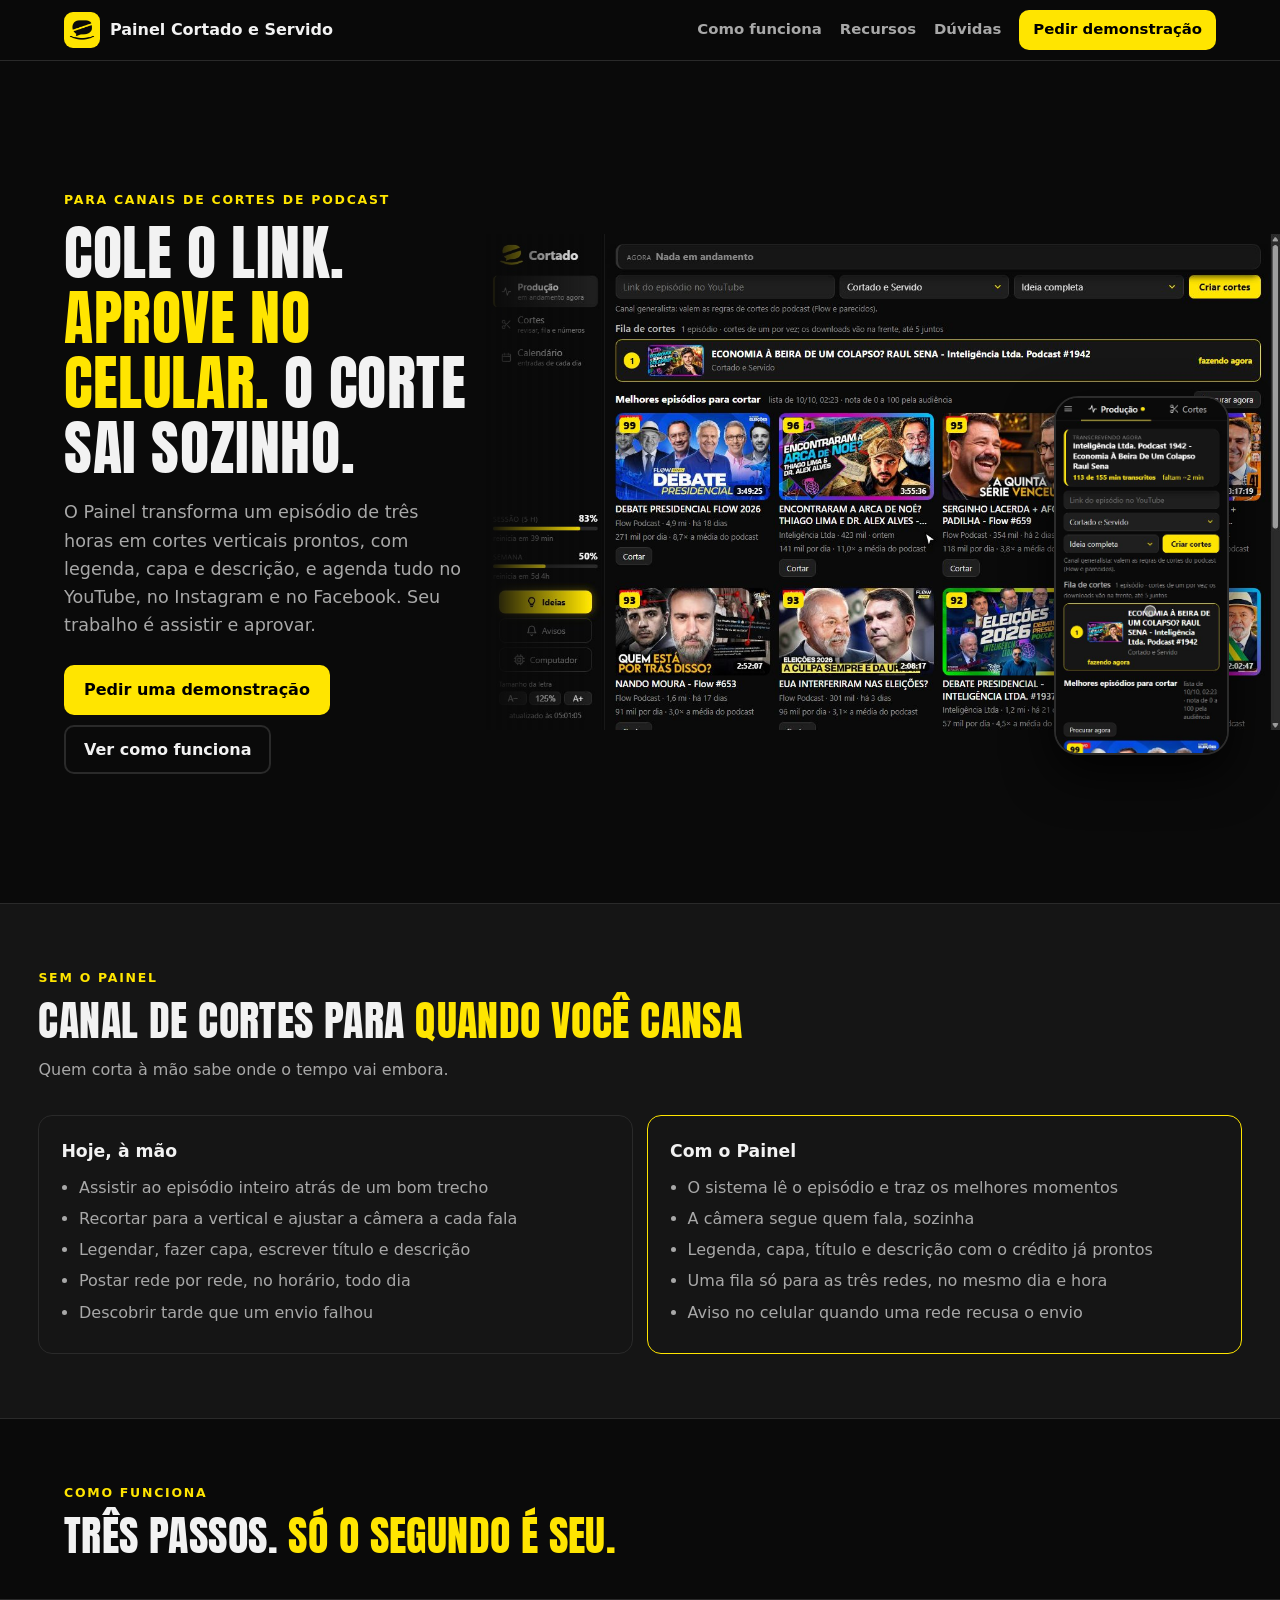
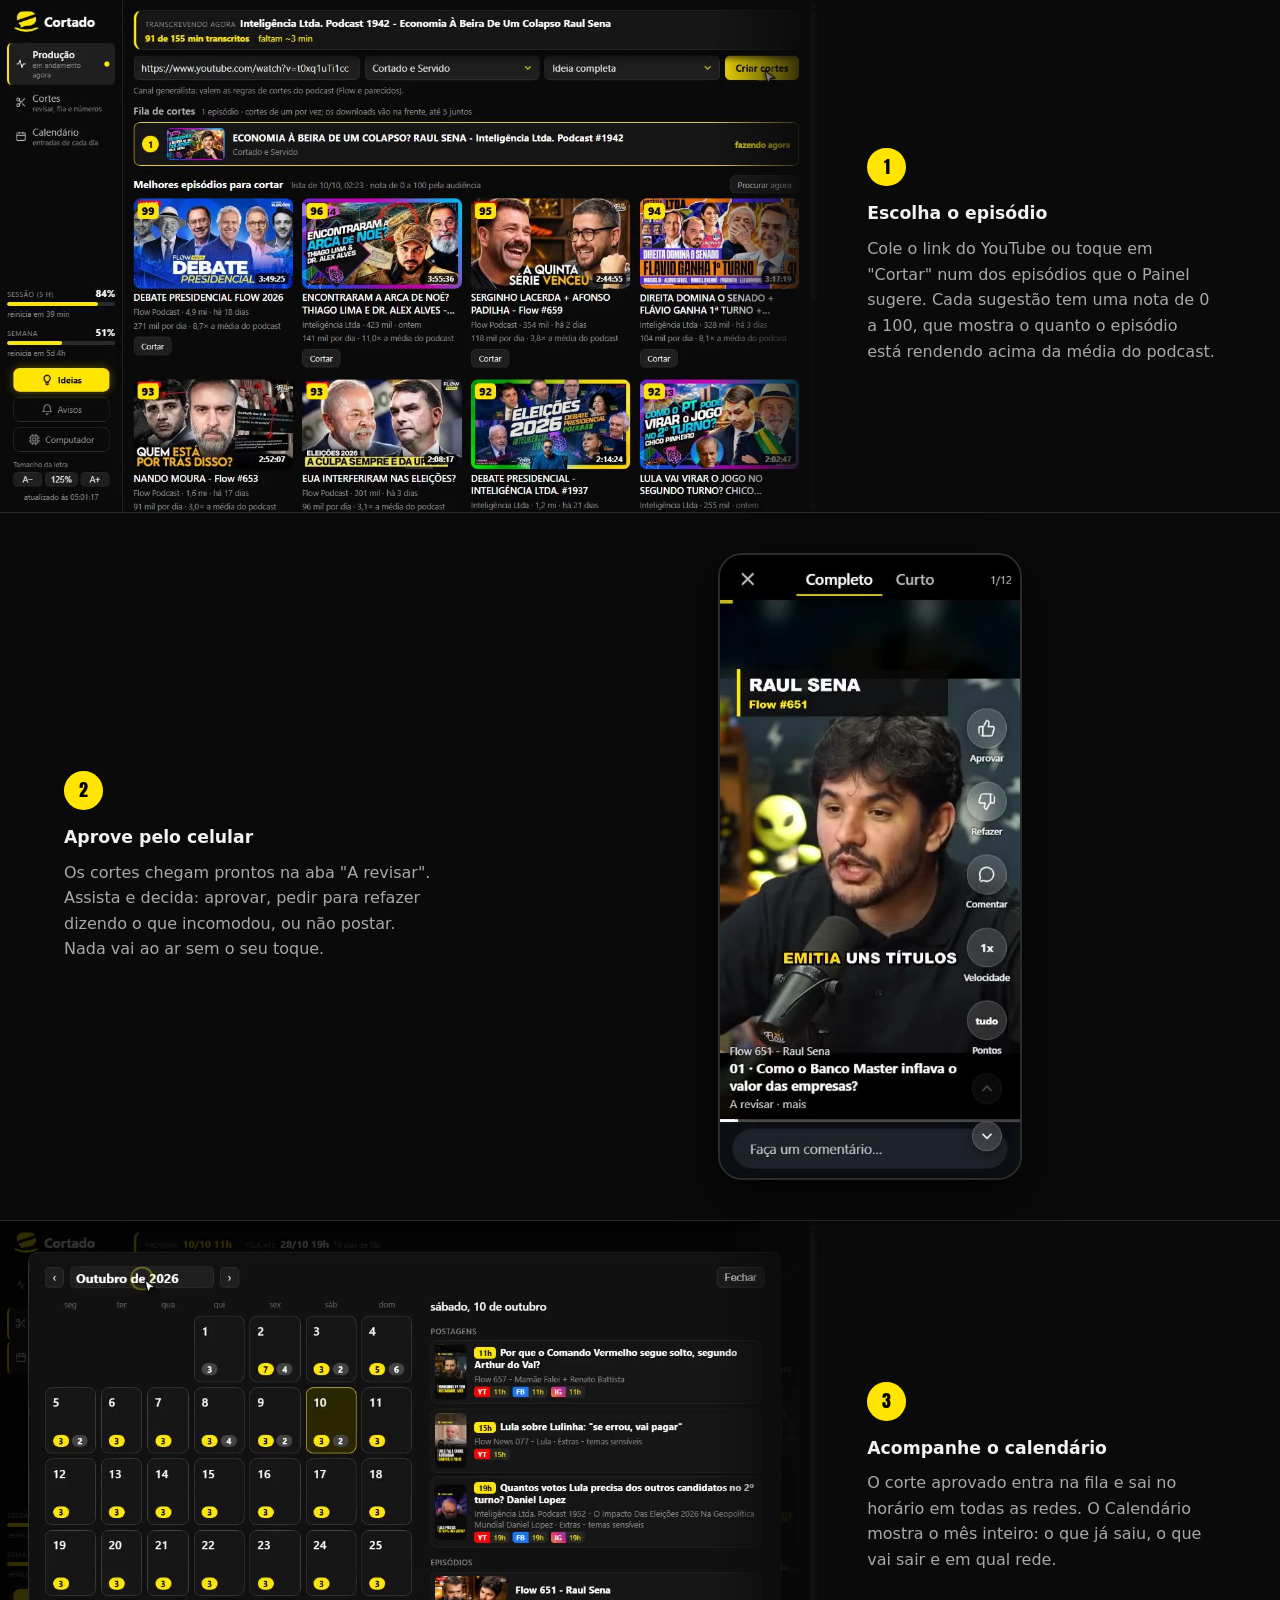
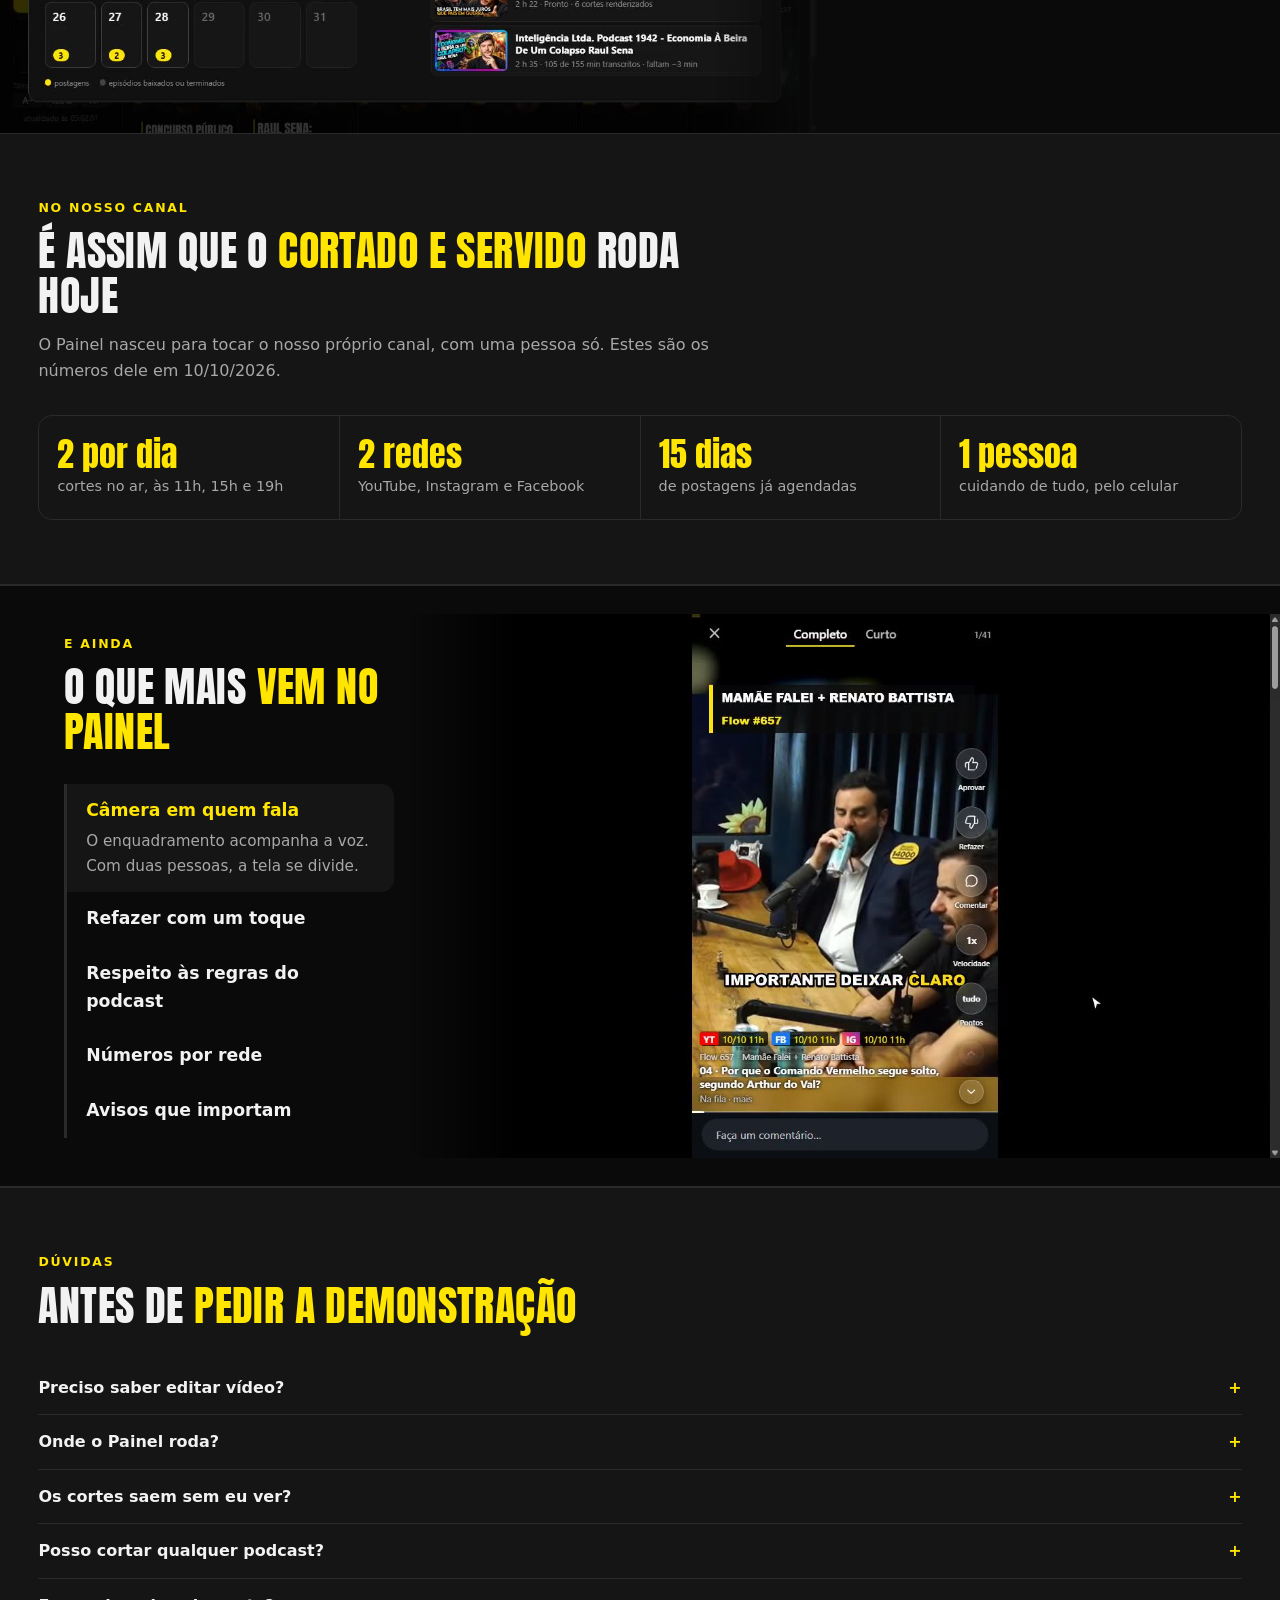
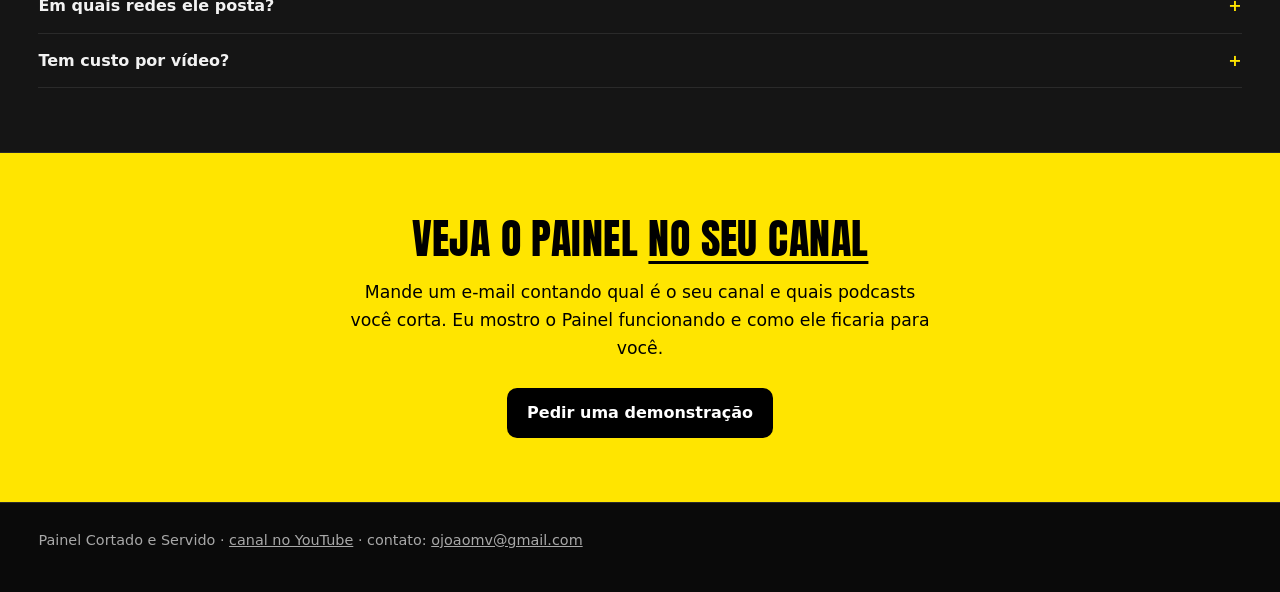
==== vendas.html @ 8b86d1eb "Publica site integrado aprovado do Cortado" ====
<!doctype html><html lang="pt-BR"><head><meta charset="utf-8"><meta name="viewport" content="width=device-width,initial-scale=1">
<title>Painel Cortado e Servido — seu canal de cortes postando todo dia</title>
<meta name="description" content="O sistema que transforma um link de podcast em cortes prontos e agendados no YouTube, Instagram e Facebook. Você só aprova pelo celular.">
<link rel="icon" href="favicon.ico" sizes="any"><link rel="icon" type="image/png" sizes="32x32" href="favicon-32.png"><link rel="apple-touch-icon" href="apple-touch-icon.png">
<link rel="preconnect" href="https://fonts.googleapis.com"><link rel="preconnect" href="https://fonts.gstatic.com" crossorigin>
<link href="https://fonts.googleapis.com/css2?family=Anton&display=swap" rel="stylesheet"><link rel="stylesheet" href="painel.css?v=5"></head><body>

<header class="topo"><div class="dentro"><a class="marca" href="vendas.html"><img src="icon-512.png" alt="" width="36" height="36">Painel Cortado e Servido</a>
<nav><a class="some" href="#como">Como funciona</a><a class="some" href="#recursos">Recursos</a><a class="some" href="#duvidas">Dúvidas</a><a class="botao" href="#demo" style="padding:8px 14px;color:#000">Pedir demonstração</a></nav></div></header>

<main>
<section class="capa"><div class="dentro">
<div><p class="olho">Para canais de cortes de podcast</p>
<h1>Cole o link. <em>Aprove no celular.</em> O corte sai sozinho.</h1>
<p class="sub">O Painel transforma um episódio de três horas em cortes verticais prontos, com legenda, capa e descrição, e agenda tudo no YouTube, no Instagram e no Facebook. Seu trabalho é assistir e aprovar.</p>
<div class="botoes"><a class="botao" href="#demo">Pedir uma demonstração</a><a class="botao claro" href="#como">Ver como funciona</a></div></div>
<div class="palco"><div class="janela"><video src="videos/painel-pc.mp4" poster="videos/painel-pc.jpg" width="1280" height="800" autoplay muted loop playsinline preload="auto" aria-label="Vídeo do Painel no computador: colar o link do episódio, ver a fila, assistir ao corte, aprovar e conferir o calendário"></video></div>
<div class="celular"><video src="videos/painel-celular.mp4" poster="videos/painel-celular.jpg" width="412" height="856" autoplay muted loop playsinline preload="auto" aria-label="Vídeo do Painel no celular: do link do episódio ao corte aprovado"></video></div></div>
</div></section>

<section class="faixa"><div class="dentro"><div class="cab">
<p class="olho">Sem o Painel</p>
<h2>Canal de cortes para <em>quando você cansa</em></h2>
<p>Quem corta à mão sabe onde o tempo vai embora.</p></div>
<div class="dupla">
<div class="caixa"><h3>Hoje, à mão</h3><ul>
<li>Assistir ao episódio inteiro atrás de um bom trecho</li>
<li>Recortar para a vertical e ajustar a câmera a cada fala</li>
<li>Legendar, fazer capa, escrever título e descrição</li>
<li>Postar rede por rede, no horário, todo dia</li>
<li>Descobrir tarde que um envio falhou</li></ul></div>
<div class="caixa sim"><h3>Com o Painel</h3><ul>
<li>O sistema lê o episódio e traz os melhores momentos</li>
<li>A câmera segue quem fala, sozinha</li>
<li>Legenda, capa, título e descrição com o crédito já prontos</li>
<li>Uma fila só para as três redes, no mesmo dia e hora</li>
<li>Aviso no celular quando uma rede recusa o envio</li></ul></div>
</div></div></section>

<section id="como" class="integrada"><div class="dentro"><div class="cab">
<p class="olho">Como funciona</p>
<h2>Três passos. <em>Só o segundo é seu.</em></h2></div>

<div class="passo"><div><div class="n">1</div><h3>Escolha o episódio</h3>
<p>Cole o link do YouTube ou toque em "Cortar" num dos episódios que o Painel sugere. Cada sugestão tem uma nota de 0 a 100, que mostra o quanto o episódio está rendendo acima da média do podcast.</p></div>
<div class="foto"><div class="janela"><video class="rola" src="videos/passo-link-pc.mp4" poster="videos/passo-link-pc.jpg" width="1280" height="800" muted loop playsinline preload="none" aria-label="Sugestões de episódios com nota de 0 a 100"></video></div></div></div>

<div class="passo"><div><div class="n">2</div><h3>Aprove pelo celular</h3>
<p>Os cortes chegam prontos na aba "A revisar". Assista e decida: aprovar, pedir para refazer dizendo o que incomodou, ou não postar. Nada vai ao ar sem o seu toque.</p></div>
<div class="foto estreita"><div class="celular"><video class="rola" src="videos/passo-aprovar-celular.mp4" poster="videos/passo-aprovar-celular.jpg" width="412" height="856" muted loop playsinline preload="none" aria-label="Cortes prontos para aprovar no celular"></video></div></div></div>

<div class="passo"><div><div class="n">3</div><h3>Acompanhe o calendário</h3>
<p>O corte aprovado entra na fila e sai no horário em todas as redes. O Calendário mostra o mês inteiro: o que já saiu, o que vai sair e em qual rede.</p></div>
<div class="foto"><div class="janela"><video class="rola" src="videos/passo-calendario-pc.mp4" poster="videos/passo-calendario-pc.jpg" width="1280" height="800" muted loop playsinline preload="none" aria-label="Calendário com as postagens agendadas em cada rede"></video></div></div></div>
</div></section>

<section class="faixa"><div class="dentro"><div class="cab">
<p class="olho">No nosso canal</p>
<h2>É assim que o <em>Cortado e Servido</em> roda hoje</h2>
<p>O Painel nasceu para tocar o nosso próprio canal, com uma pessoa só. Estes são os números dele em 10/10/2026.</p></div>
<ul class="numeros">
<li><b>3 por dia</b><span>cortes no ar, às 11h, 15h e 19h</span></li>
<li><b>3 redes</b><span>YouTube, Instagram e Facebook</span></li>
<li><b>19 dias</b><span>de postagens já agendadas</span></li>
<li><b>1 pessoa</b><span>cuidando de tudo, pelo celular</span></li>
</ul></div></section>

<section id="recursos" class="inteira"><div class="abas"><div class="abas-texto"><div class="cab">
<p class="olho">E ainda</p>
<h2>O que mais <em>vem no Painel</em></h2></div>
<div class="abas-lista" role="tablist" aria-label="Recursos do Painel">
<button type="button" role="tab" data-v="rec-toca"><b>Câmera em quem fala</b><span>O enquadramento acompanha a voz. Com duas pessoas, a tela se divide.</span><i></i></button>
<button type="button" role="tab" data-v="rec-refazer"><b>Refazer com um toque</b><span>Diga se o problema é câmera, corte ou texto e o corte volta refeito para você rever.</span><i></i></button>
<button type="button" role="tab" data-v="rec-regras"><b>Respeito às regras do podcast</b><span>O Painel confere a permissão da fonte antes de cortar e sempre credita o programa original.</span><i></i></button>
<button type="button" role="tab" data-v="rec-numeros"><b>Números por rede</b><span>Visualizações, horas assistidas e seguidores, por período, sem abrir três aplicativos.</span><i></i></button>
<button type="button" role="tab" data-v="rec-avisos"><b>Avisos que importam</b><span>Notificação no celular só quando algo dá errado. O que deu certo aparece no calendário.</span><i></i></button>
</div></div>
<div class="abas-tela"><video src="videos/rec-toca.mp4" poster="videos/rec-toca.jpg" width="1280" height="800" muted playsinline preload="none" aria-label="Vídeo do recurso escolhido no Painel"></video></div></div></section>

<section id="duvidas" class="faixa"><div class="dentro"><div class="cab">
<p class="olho">Dúvidas</p>
<h2>Antes de <em>pedir a demonstração</em></h2></div>
<details><summary>Preciso saber editar vídeo?</summary><p>Não. O corte chega pronto. Você assiste, aprova ou diz o que quer diferente.</p></details>
<details><summary>Onde o Painel roda?</summary><p>No seu computador com Windows e placa de vídeo, ligado na hora das postagens. No celular ele abre como um aplicativo instalado e fala com o seu computador.</p></details>
<details><summary>Os cortes saem sem eu ver?</summary><p>Não. Só entra na fila das redes o corte que você aprovou.</p></details>
<details><summary>Posso cortar qualquer podcast?</summary><p>Só os que liberam cortes. Cada programa tem as suas regras, e o Painel confere a fonte antes de começar. O crédito e o link do episódio completo vão em toda descrição.</p></details>
<details><summary>Em quais redes ele posta?</summary><p>YouTube Shorts, Instagram Reels e Facebook Reels, pelas APIs oficiais. O TikTok está em fase de aprovação.</p></details>
<details><summary>Tem custo por vídeo?</summary><p>A transcrição é feita no seu computador, sem cobrança por minuto. A escolha dos trechos usa uma assinatura de IA, que é sua.</p></details>
</div></section>

<section id="demo" class="chamada"><div class="dentro">
<h2>Veja o Painel <em>no seu canal</em></h2>
<p>Mande um e-mail contando qual é o seu canal e quais podcasts você corta. Eu mostro o Painel funcionando e como ele ficaria para você.</p>
<div class="botoes"><a class="botao" href="mailto:ojoaomv@gmail.com?subject=Demonstra%C3%A7%C3%A3o%20do%20Painel%20Cortado%20e%20Servido">Pedir uma demonstração</a></div>
</div></section>
</main>

<footer><div class="dentro">Painel Cortado e Servido · <a href="https://www.youtube.com/@cortadoeservido">canal no YouTube</a> · contato: <a href="mailto:ojoaomv@gmail.com">ojoaomv@gmail.com</a></div></footer>
<script src="motion.js"></script><script src="painel.js?v=5"></script>
</body></html>
---- painel.css ----
:root{--amarelo:#ffe500;--preto:#0a0a0a;--chapa:#151515;--linha:#2a2a2a;--texto:#f2f2f2;--fraco:#a8a8a8}
*{box-sizing:border-box}
html{scroll-behavior:smooth;font-size:clamp(16px,.9375vw - 2px,30px)}
body{font-family:system-ui,-apple-system,"Segoe UI",sans-serif;margin:0;line-height:1.6;color:var(--texto);background:var(--preto)}
img,video{max-width:100%;height:auto;display:block}
a{color:var(--amarelo)}
.dentro{max-width:96rem;margin:0 auto;padding:0 max(16px,3vw)}

header.topo{position:sticky;top:0;z-index:5;background:rgba(10,10,10,.92);backdrop-filter:blur(8px);border-bottom:1px solid var(--linha)}
.topo .dentro{display:flex;align-items:center;gap:8px 18px;flex-wrap:wrap;padding-top:10px;padding-bottom:10px}
.marca{display:flex;align-items:center;gap:10px;font-weight:800;color:var(--texto);text-decoration:none}
.marca img{width:36px;height:36px;border-radius:9px}
nav{margin-left:auto;display:flex;gap:4px 18px;flex-wrap:wrap;align-items:center}
nav a{color:var(--fraco);text-decoration:none;font-weight:600;font-size:.93em}
nav a:hover{color:var(--texto)}

h1,h2{font-family:Anton,Impact,"Arial Narrow Bold",sans-serif;font-weight:400;text-transform:uppercase;letter-spacing:.01em;line-height:1.08;margin:0}
h1{font-size:clamp(2.6rem,4.7vw,9rem)}
h2{font-size:clamp(1.7rem,4.4vw,2.6rem)}
h3{font-size:1.08em;margin:0 0 .3em}
h1 em,h2 em{font-style:normal;color:var(--amarelo)}
.olho{font-size:.78em;font-weight:700;letter-spacing:.14em;text-transform:uppercase;color:var(--amarelo);margin:0 0 .9em}
.sub{font-size:1.14em;color:var(--fraco);max-width:38em;margin:1em 0 0}
section{padding:64px 0}
section.faixa{background:var(--chapa);border-top:1px solid var(--linha);border-bottom:1px solid var(--linha)}
.cab{max-width:44em;margin-bottom:32px}
.cab p{color:var(--fraco);margin:.8em 0 0}
.cab .olho{color:var(--amarelo);margin:0 0 .9em}

.botoes{display:flex;gap:10px;flex-wrap:wrap;margin-top:26px}
.botao{background:var(--amarelo);color:#000;text-decoration:none;font-weight:800;padding:12px 20px;border-radius:10px;display:inline-block}
.botao:hover{filter:brightness(1.08)}
.botao.claro{background:transparent;color:var(--texto);border:2px solid var(--linha);padding:10px 18px}
.botao.claro:hover{border-color:var(--fraco)}

.capa{padding:56px 0 40px}
.capa .dentro{display:grid;grid-template-columns:.85fr 1.15fr;gap:3rem;align-items:center;width:100%}
.palco{position:relative;padding-bottom:28px}
.janela{border:1px solid var(--linha);border-radius:12px;overflow:hidden;background:var(--chapa);box-shadow:0 24px 60px rgba(0,0,0,.6)}
.janela::before{content:"";display:block;height:22px;background:#1c1c1c;border-bottom:1px solid var(--linha)}
.celular{border:6px solid #222;border-radius:26px;overflow:hidden;background:#000;box-shadow:0 18px 44px rgba(0,0,0,.7)}
.palco .celular{position:absolute;right:-6px;bottom:0;width:31%}

.numeros{display:grid;grid-template-columns:repeat(auto-fit,minmax(150px,1fr));gap:1px;background:var(--linha);border:1px solid var(--linha);border-radius:14px;overflow:hidden;padding:0;margin:0;list-style:none}
.numeros li{background:var(--chapa);padding:20px 18px}
.numeros b{display:block;font-family:Anton,Impact,sans-serif;font-weight:400;font-size:2.1rem;line-height:1.1;color:var(--amarelo)}
.numeros span{font-size:.9em;color:var(--fraco)}

.passo{display:grid;grid-template-columns:1fr 1fr;gap:36px;align-items:center;padding:28px 0}
.passo + .passo{border-top:1px solid var(--linha)}
.passo:nth-child(even) .foto{order:-1}
.passo .n{font-family:Anton,Impact,sans-serif;font-size:1.1rem;color:#000;background:var(--amarelo);width:2.2em;height:2.2em;border-radius:50%;display:grid;place-items:center;margin-bottom:14px}
.passo p{color:var(--fraco);margin:.5em 0 0}
.passo ul{color:var(--fraco);padding-left:1.1em;margin:.7em 0 0}
.passo .foto.estreita{max-width:19rem;margin:0 auto}

.grade{display:grid;grid-template-columns:repeat(4,1fr);gap:14px;padding:0;margin:0;list-style:none}
.grade:has(li:nth-child(3):last-child){grid-template-columns:repeat(3,1fr)}
.grade li{border:1px solid var(--linha);border-radius:14px;padding:18px;background:var(--chapa)}
section.faixa .grade li{background:var(--preto)}
.grade p{margin:0;font-size:.95em;color:var(--fraco)}

.pilha{display:flex;flex-wrap:wrap;gap:8px;padding:0;margin:18px 0 0;list-style:none}
.pilha li{border:1px solid var(--linha);border-radius:99px;padding:5px 13px;font-size:.88em;color:var(--fraco)}

.dupla{display:grid;grid-template-columns:1fr 1fr;gap:14px}
.caixa{border:1px solid var(--linha);border-radius:14px;padding:22px;background:var(--chapa)}
.caixa.sim{border-color:var(--amarelo)}
.caixa ul{padding-left:1.1em;margin:.6em 0 0;color:var(--fraco)}
.caixa li{margin-bottom:.35em}

details{border-bottom:1px solid var(--linha);padding:14px 0}
summary{cursor:pointer;font-weight:700;list-style:none;display:flex;justify-content:space-between;gap:16px}
summary::after{content:"+";color:var(--amarelo);font-weight:800}
details[open] summary::after{content:"–"}
summary::-webkit-details-marker{display:none}
details p{color:var(--fraco);margin:.6em 0 0;max-width:46em}

.chamada{background:var(--amarelo);color:#000;text-align:center}
.chamada h2 em{color:#000;text-decoration:underline;text-decoration-thickness:.08em;text-underline-offset:.12em}
.chamada p{max-width:34em;margin:1em auto 0;font-size:1.08em}
.chamada .botoes{justify-content:center}
.chamada .botao{background:#000;color:#fff}

footer{padding:26px 0 40px;font-size:.9em;color:var(--fraco);border-top:1px solid var(--linha)}
footer a{color:var(--fraco)}

/* movimento (painel.js põe a classe js; sem ela a página fica inteira e parada) */
.gira{position:relative}
.gira img{transition:opacity .9s ease}
.gira img:not(:first-child){position:absolute;inset:0;width:100%;height:100%}
.gira img:not(.vista){opacity:0}
.telas{display:flex;gap:8px;margin-top:14px;font-size:.8em;font-weight:700;color:var(--fraco)}
.telas span{border:1px solid var(--linha);border-radius:99px;padding:3px 12px;transition:background .4s,color .4s,border-color .4s}
.telas span.vista{background:var(--amarelo);border-color:var(--amarelo);color:#000}
.palco{padding-bottom:26px}
.palco .celular{bottom:0;width:29%}
.botao{transition:transform .18s,filter .18s,border-color .18s}
.botao:hover{transform:translateY(-2px)}
.botao:active{transform:translateY(0) scale(.98)}
.grade li,.caixa{transition:transform .25s,border-color .25s,opacity .6s}
.grade li:hover{transform:translateY(-4px);border-color:var(--amarelo)}
.passo .foto img,.passo .foto video{transition:transform .5s cubic-bezier(.2,.7,.2,1)}
.passo .foto:hover img,.passo .foto:hover video{transform:scale(1.03)}
.progresso{position:fixed;left:0;top:0;height:3px;width:100%;z-index:9;background:var(--amarelo);transform:scaleX(0);transform-origin:left}
.js .surge{opacity:0;transform:translateY(24px);transition:opacity .6s ease,transform .6s cubic-bezier(.2,.7,.2,1),border-color .25s}
.js .surge.visto{opacity:1;transform:none}
.js .grade li.visto:hover{transform:translateY(-4px)}
.js .passo .foto.surge{transform:translateY(24px) scale(.96)}
.js .passo .foto.surge.visto{transform:none}
@keyframes sobe{from{opacity:0;transform:translateY(22px)}to{opacity:1;transform:none}}
@keyframes chega{from{opacity:0;transform:translateY(30px) scale(.96)}to{opacity:1;transform:none}}
@keyframes flutua{0%,100%{transform:translateY(0)}50%{transform:translateY(-10px)}}
@keyframes brilho{0%,100%{box-shadow:0 0 0 0 rgba(255,229,0,.45)}60%{box-shadow:0 0 0 12px rgba(255,229,0,0)}}
.js .capa .dentro>div:first-child>*{animation:sobe .7s cubic-bezier(.2,.7,.2,1) both}
.js .capa .dentro>div:first-child>:nth-child(2){animation-delay:.1s}
.js .capa .dentro>div:first-child>:nth-child(3){animation-delay:.22s}
.js .capa .dentro>div:first-child>:nth-child(4){animation-delay:.34s}
.js .palco{animation:chega .9s .25s cubic-bezier(.2,.7,.2,1) both}
.js .palco .celular{animation:flutua 5.5s ease-in-out infinite}
.js .capa .botao:not(.claro),.js .chamada .botao{animation:brilho 2.6s ease-out 1.2s infinite}

@media (min-width:761px){
 .capa .dentro,.topo .dentro{max-width:none;padding-left:5vw;padding-right:5vw}
 .capa .sub{font-size:clamp(1.1rem,1.25vw,2rem)}
 .capa{min-height:calc(100vh - 3.6rem);min-height:calc(100svh - 3.6rem);display:flex;align-items:center}
}
/* abas de recursos: a lista de um lado e, do outro, o vídeo da tela como fundo da seção, de cima a baixo e até a borda
   da página, sumindo aos poucos para o lado do texto; a barra amarela mostra o andamento do vídeo */
section.inteira{padding:0;border-top:1px solid var(--linha);border-bottom:1px solid var(--linha);overflow:hidden}
.abas{display:grid;grid-template-columns:minmax(0,32fr) minmax(0,68fr);align-items:center}
.abas-texto{padding:3rem 1rem 3rem 5vw;display:flex;flex-direction:column;justify-content:center;position:relative;z-index:1}
.abas-texto .cab{margin-bottom:1.8rem}
.abas-lista{display:flex;flex-direction:column}
.abas-lista button{font:inherit;text-align:left;background:none;border:0;border-left:3px solid var(--linha);color:var(--fraco);cursor:pointer;
 position:relative;padding:.85rem 1rem .85rem 1.2rem;border-radius:0 .8rem .8rem 0;transition:background .25s}
.abas-lista button:hover{background:#ffffff0a}
.abas-lista b{display:block;color:var(--texto);font-size:1.08em;transition:color .25s}
.abas-lista span{display:block;font-size:.95em;max-height:0;opacity:0;overflow:hidden;transition:max-height .35s ease,opacity .35s,margin .35s}
.abas-lista i{position:absolute;left:-3px;top:0;width:3px;height:0;background:var(--amarelo);transition:height .25s linear}
.abas-lista .ativa{background:var(--chapa)}
.abas-lista .ativa b{color:var(--amarelo)}
.abas-lista .ativa span{max-height:9em;opacity:1;margin-top:.3em}
.abas-tela video{display:block;width:100%;height:auto;
 -webkit-mask-image:linear-gradient(90deg,transparent,#000 13%);mask-image:linear-gradient(90deg,transparent,#000 13%)}
/* aplicativo integrado à página: os vídeos do Painel não têm moldura de janela; no computador vão até a borda da
   página e somem aos poucos para o lado do texto (o fundo do aplicativo é da mesma cor do site) */
.janela{border:0;border-radius:0;overflow:visible;background:none;box-shadow:none}
.janela::before{display:none}
.celular{border:2px solid #2c2c2c;border-radius:1.5rem;box-shadow:0 1.2rem 3rem #000c}
section.integrada{background:var(--preto);padding-bottom:0}
.passo .foto:hover img,.passo .foto:hover video{transform:none}
.js .passo .foto.surge{transform:none}
@media (min-width:761px){
 .capa{padding:0}
 .capa .dentro{padding:0;grid-template-columns:minmax(0,38fr) minmax(0,62fr);gap:0}
 .capa .dentro>div:first-child{padding:3rem 1rem 3rem 5vw;position:relative;z-index:1}
 .palco{padding:0}
 .palco .janela video,.passo .janela video{-webkit-mask-image:linear-gradient(90deg,transparent,#000 13%);mask-image:linear-gradient(90deg,transparent,#000 13%)}
 .palco .celular{right:4vw;bottom:-5%;width:22%}
 section.integrada>.dentro{max-width:none;padding:0}
 section.integrada .cab{max-width:none;padding:0 5vw;margin-bottom:2.5rem}
 section.integrada .passo{grid-template-columns:minmax(0,36fr) minmax(0,64fr);gap:0;padding:0;border-top:1px solid var(--linha)}
 section.integrada .passo>div:first-child{padding:3rem 1.5rem 3rem 5vw}
 section.integrada .passo:nth-child(even){grid-template-columns:minmax(0,64fr) minmax(0,36fr)}
 section.integrada .passo:nth-child(even)>div:first-child{padding:3rem 5vw 3rem 3rem}
 section.integrada .passo:nth-child(even) .janela video{-webkit-mask-image:linear-gradient(270deg,transparent,#000 13%);mask-image:linear-gradient(270deg,transparent,#000 13%)}
 section.integrada .passo .foto.estreita{max-width:none;margin:0;display:grid;place-items:center;padding:2.5rem 0}
 section.integrada .passo .foto.estreita .celular{width:min(19rem,60%)}
}
@media (max-width:1100px){.grade{grid-template-columns:1fr 1fr}}
@media (max-width:760px){
 .abas{grid-template-columns:1fr}
 .abas-texto{padding:1.4rem 16px 2.6rem}
 .abas-tela{order:-1;position:sticky;top:3.6rem;z-index:3;background:var(--preto)}
 .abas-tela video{-webkit-mask-image:none;mask-image:none}
 .grade,.grade:has(li:nth-child(3):last-child){grid-template-columns:1fr}
 section{padding:44px 0}
 .capa{padding:32px 0 24px}
 .capa .dentro,.passo,.dupla{grid-template-columns:1fr;gap:22px}
 .passo:nth-child(even) .foto{order:0}
 nav a.some{display:none}
 h1{font-size:clamp(2.2rem,9.5vw,3.2rem)}
 .numeros{grid-template-columns:1fr 1fr}
}

/* movimento com a biblioteca Motion (classe mo no html): o movimento vem do painel.js; aqui só o estado inicial */
.mo .surge{opacity:0}
.mo .pal{display:inline-block;transform-origin:0 100%}
.mo .passo{overflow-x:clip}
.mo .capa .botao:not(.claro),.mo .chamada .botao{animation:brilho 2.6s ease-out 1.2s infinite}
.mo .abas-lista{position:relative}
.mo .abas-lista .ativa{background:none}
.mo .abas-lista button{z-index:1}
.mo .abas-lista span{transition:opacity .35s}
.aba-fundo{position:absolute;left:0;right:0;top:0;height:0;background:var(--chapa);border-radius:0 .8rem .8rem 0;pointer-events:none}

/* modo cinema (section.cine): passos presos na tela, a rolagem troca de capítulo; sem a classe mo ficam um abaixo do outro */
.mo .cine-palco{position:sticky;top:3.6rem;height:calc(100svh - 3.6rem);overflow:hidden;border-top:1px solid var(--linha)}
.mo .cine-palco .passo{position:absolute;inset:0;display:grid;grid-template-columns:minmax(0,36fr) minmax(0,64fr)!important;grid-template-rows:100%;gap:0!important;padding:0!important;border:0!important;align-items:center;opacity:0;pointer-events:none}
.mo .cine-palco .passo.ativo{pointer-events:auto}
.mo .cine-palco .passo>div:first-child{padding:2rem 1.5rem 2rem calc(5vw + 2rem)!important}
.mo .cine-palco .passo .foto{order:0!important}
.mo .cine-palco .janela video{width:100%;height:auto;max-height:calc(100svh - 3.6rem);object-fit:contain;-webkit-mask-image:linear-gradient(90deg,transparent,#000 13%)!important;mask-image:linear-gradient(90deg,transparent,#000 13%)!important}
.mo .cine-palco .foto.estreita{height:100%;padding:0!important;max-width:none!important;margin:0!important;display:grid;place-items:center}
.mo .cine-palco .foto.estreita .celular{height:82%;max-height:40rem;width:auto!important;aspect-ratio:412/856}
.mo .cine-palco .foto.estreita video{height:100%;width:100%;object-fit:cover}
.cine-fios{position:absolute;left:5vw;top:50%;transform:translateY(-50%);display:flex;flex-direction:column;gap:.5rem}
.cine-fios i{display:block;width:3px;height:2.6rem;border-radius:3px;background:linear-gradient(var(--amarelo),var(--amarelo)) no-repeat top/100% calc(var(--p,0)*100%),var(--linha)}
@media (max-width:760px){
 .mo .cine-palco{border-top:0}
 .mo .cine-palco .passo{grid-template-columns:1fr!important;grid-template-rows:auto 1fr;align-items:start;padding-top:1.4rem!important}
 .mo .cine-palco .passo .foto{order:-1!important}
 .mo .cine-palco .passo>div:first-child{padding:1rem 0 0!important}
 .mo .cine-palco .janela video{-webkit-mask-image:none!important;mask-image:none!important}
 .mo .cine-palco .foto.estreita{height:auto}
 .mo .cine-palco .foto.estreita .celular{height:40svh}
 .cine-fios{left:0;right:0;top:.4rem;transform:none;flex-direction:row}
 .cine-fios i{flex:1;width:auto;height:3px;background:linear-gradient(var(--amarelo),var(--amarelo)) no-repeat left/calc(var(--p,0)*100%) 100%,var(--linha)}
}
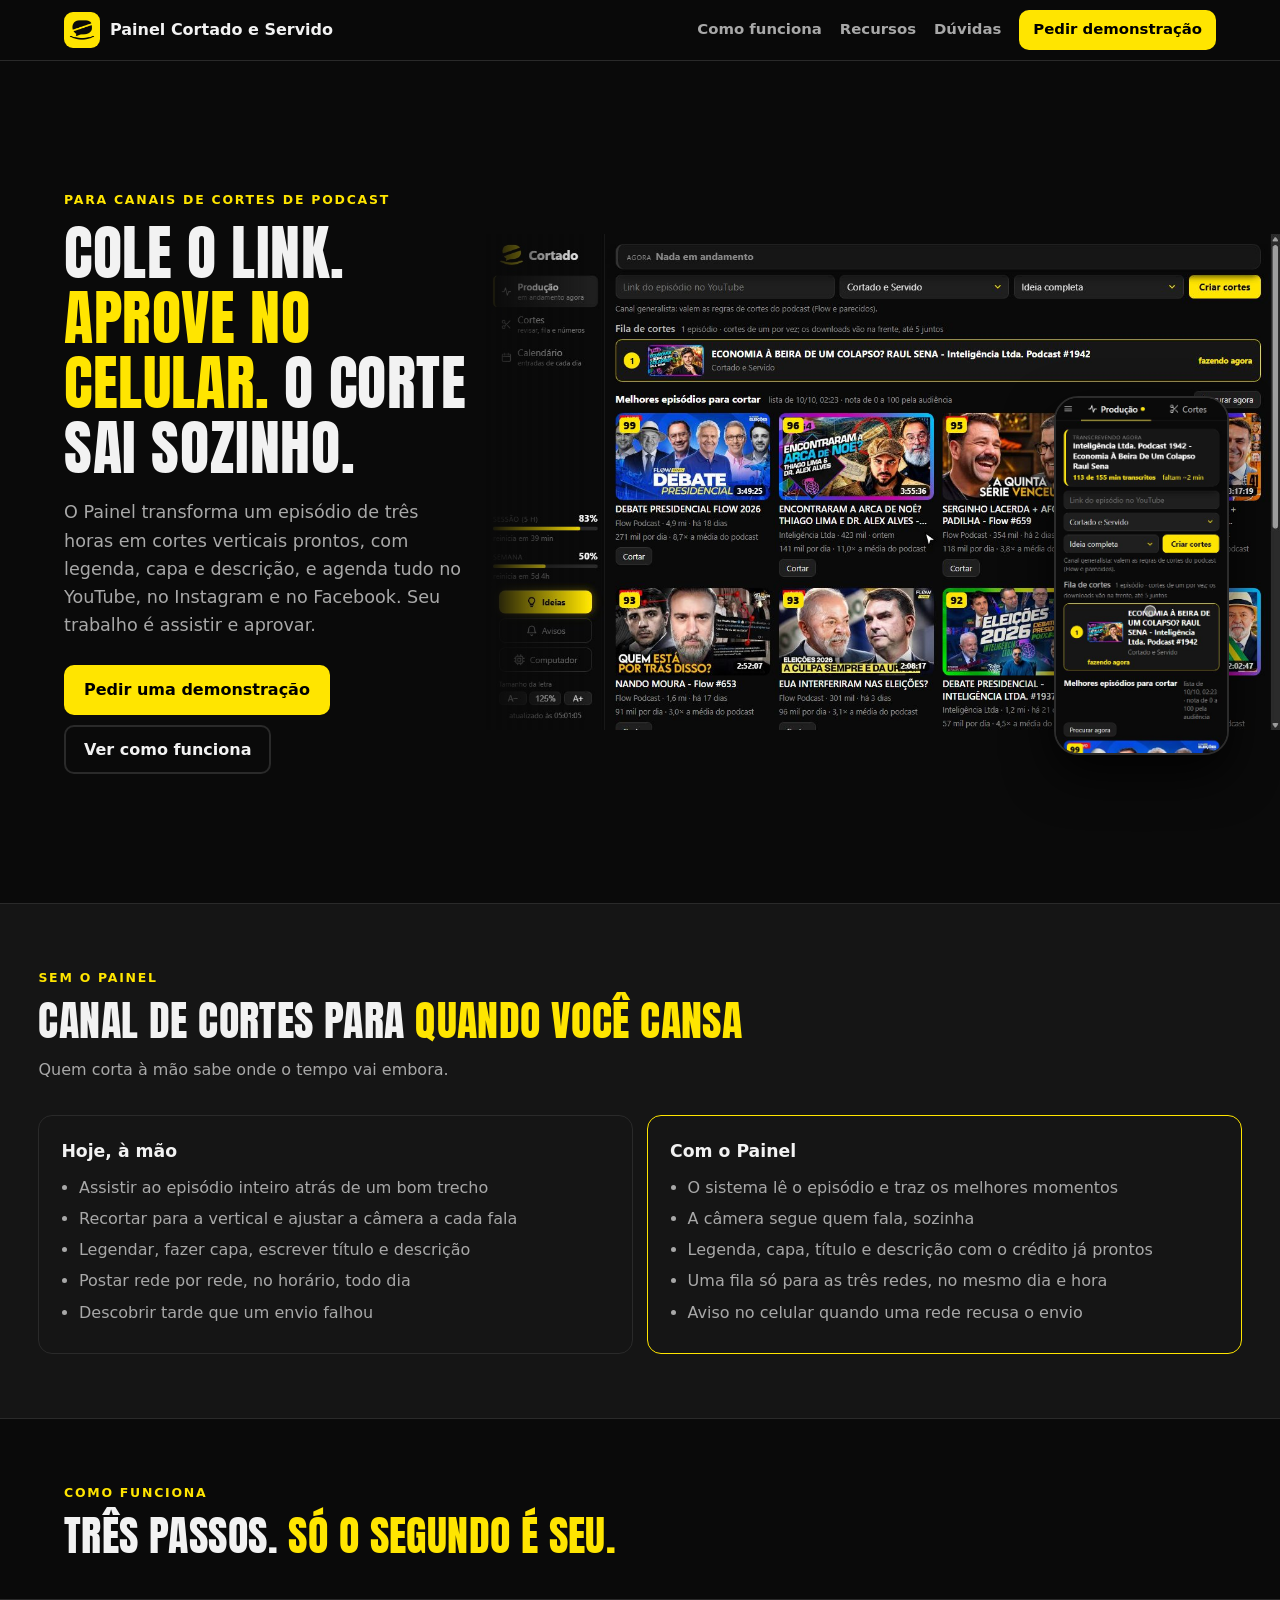
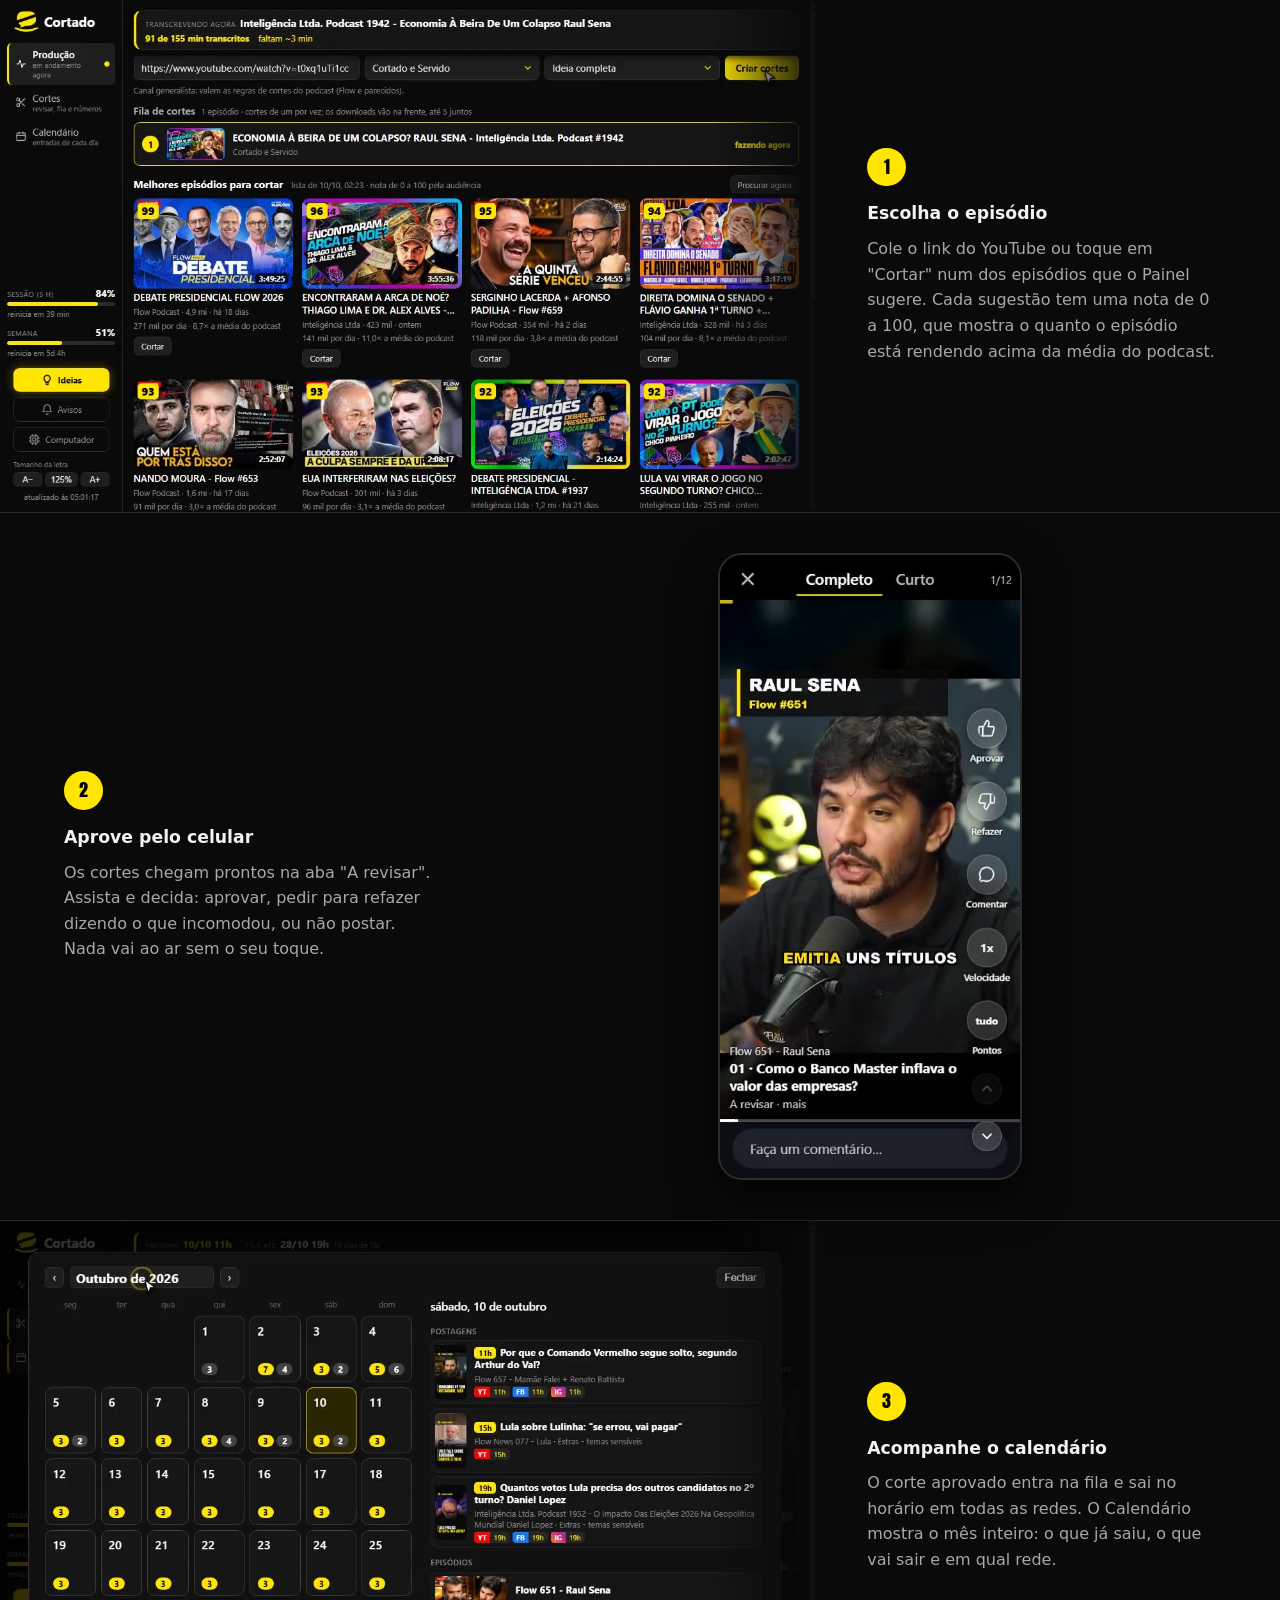
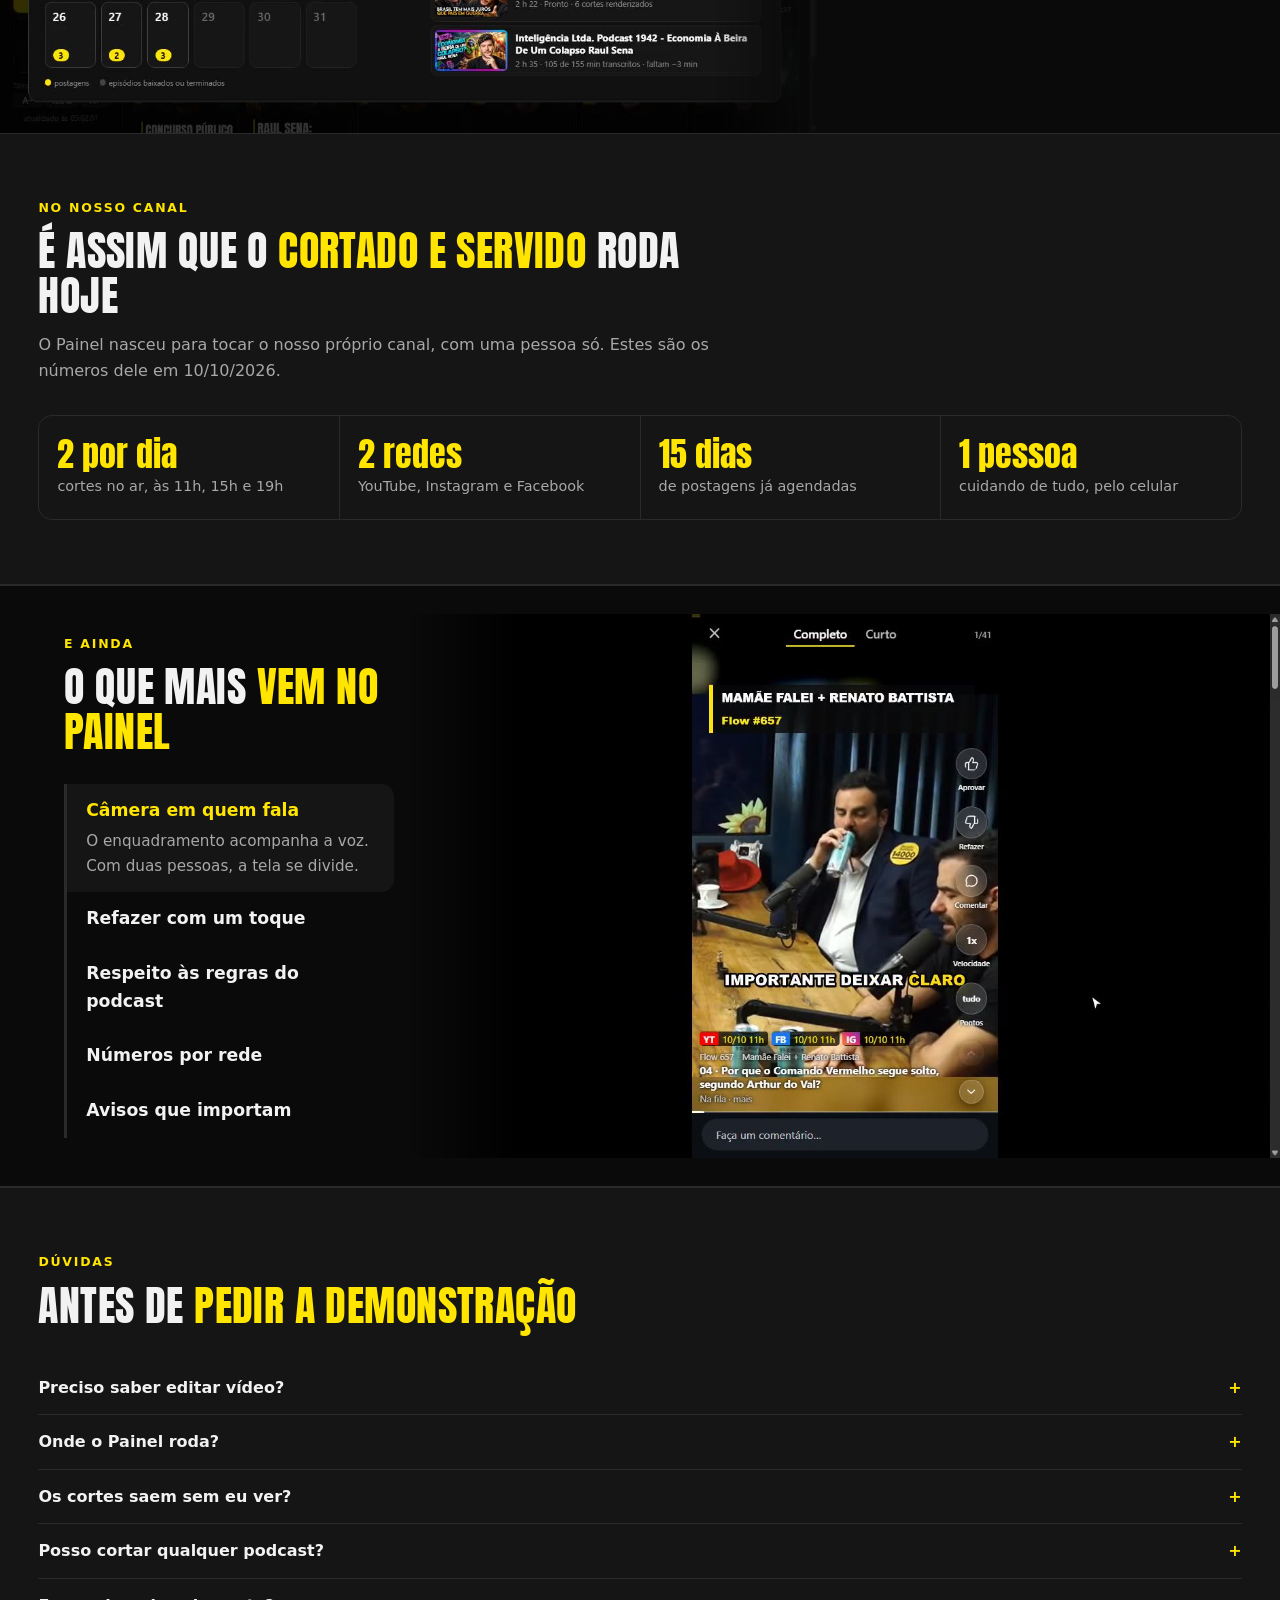
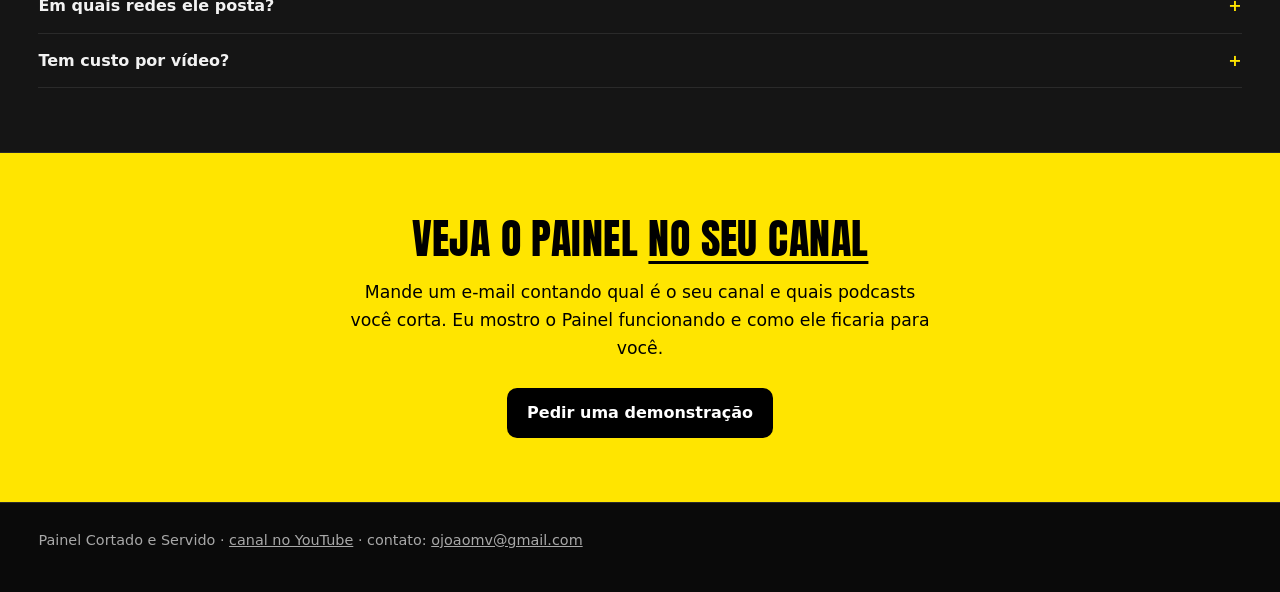
==== commit 3afff354: "Site: metadados de compartilhamento (Open Graph e Twitter) Links do site agora mostram título, descr" ====
--- a/vendas.html
+++ b/vendas.html
@@ -1,6 +1,6 @@
 <!doctype html><html lang="pt-BR"><head><meta charset="utf-8"><meta name="viewport" content="width=device-width,initial-scale=1">
 <title>Painel Cortado e Servido — seu canal de cortes postando todo dia</title>
-<meta name="description" content="O sistema que transforma um link de podcast em cortes prontos e agendados no YouTube, Instagram e Facebook. Você só aprova pelo celular.">
+<meta name="description" content="O sistema que transforma um link de podcast em cortes prontos e agendados no YouTube, Instagram e Facebook. Você só aprova pelo celular."><meta property="og:type" content="website"><meta property="og:url" content="https://joaoppk2.github.io/cortado-site/vendas.html"><meta property="og:title" content="Painel Cortado e Servido — seu canal de cortes postando todo dia"><meta property="og:description" content="O sistema que transforma um link de podcast em cortes prontos e agendados no YouTube, Instagram e Facebook. Você só aprova pelo celular."><meta property="og:image" content="https://joaoppk2.github.io/cortado-site/icon-512.png"><meta name="twitter:card" content="summary">
 <link rel="icon" href="favicon.ico" sizes="any"><link rel="icon" type="image/png" sizes="32x32" href="favicon-32.png"><link rel="apple-touch-icon" href="apple-touch-icon.png">
 <link rel="preconnect" href="https://fonts.googleapis.com"><link rel="preconnect" href="https://fonts.gstatic.com" crossorigin>
 <link href="https://fonts.googleapis.com/css2?family=Anton&display=swap" rel="stylesheet"><link rel="stylesheet" href="painel.css?v=5"></head><body>
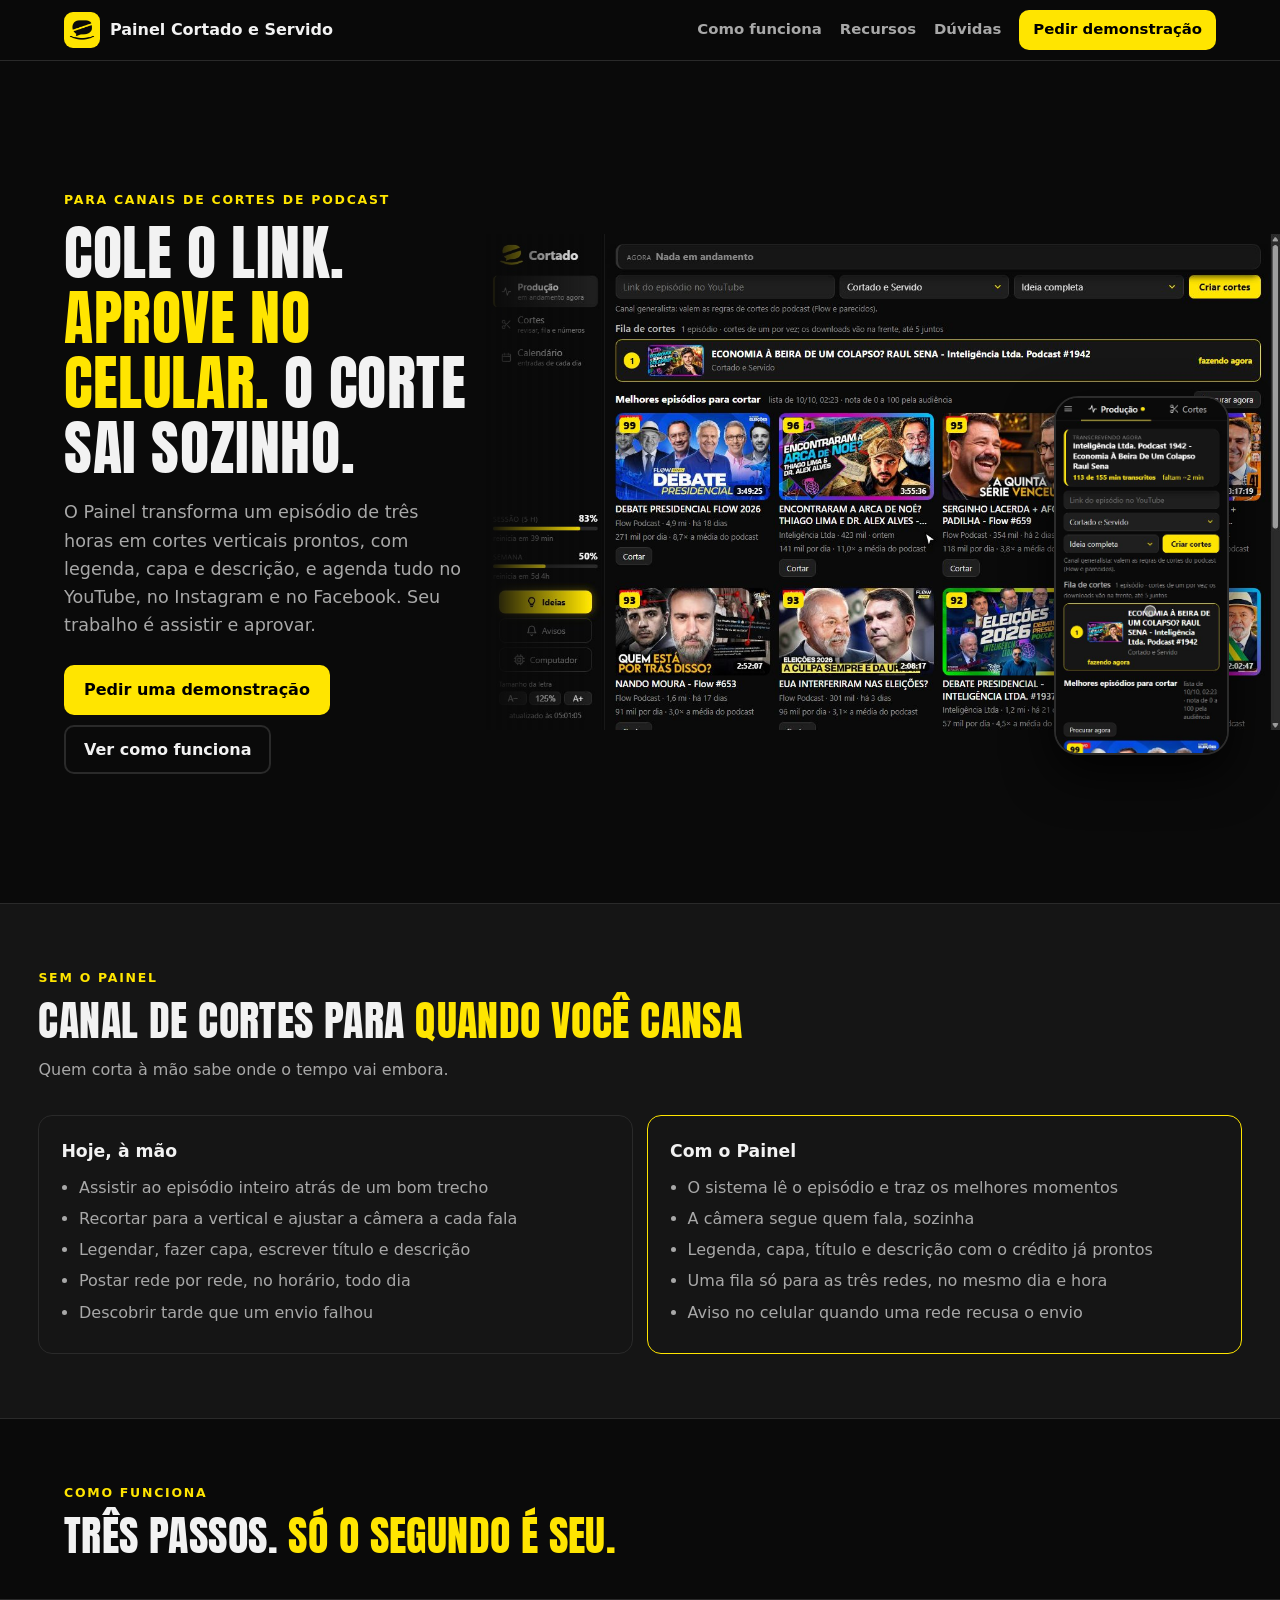
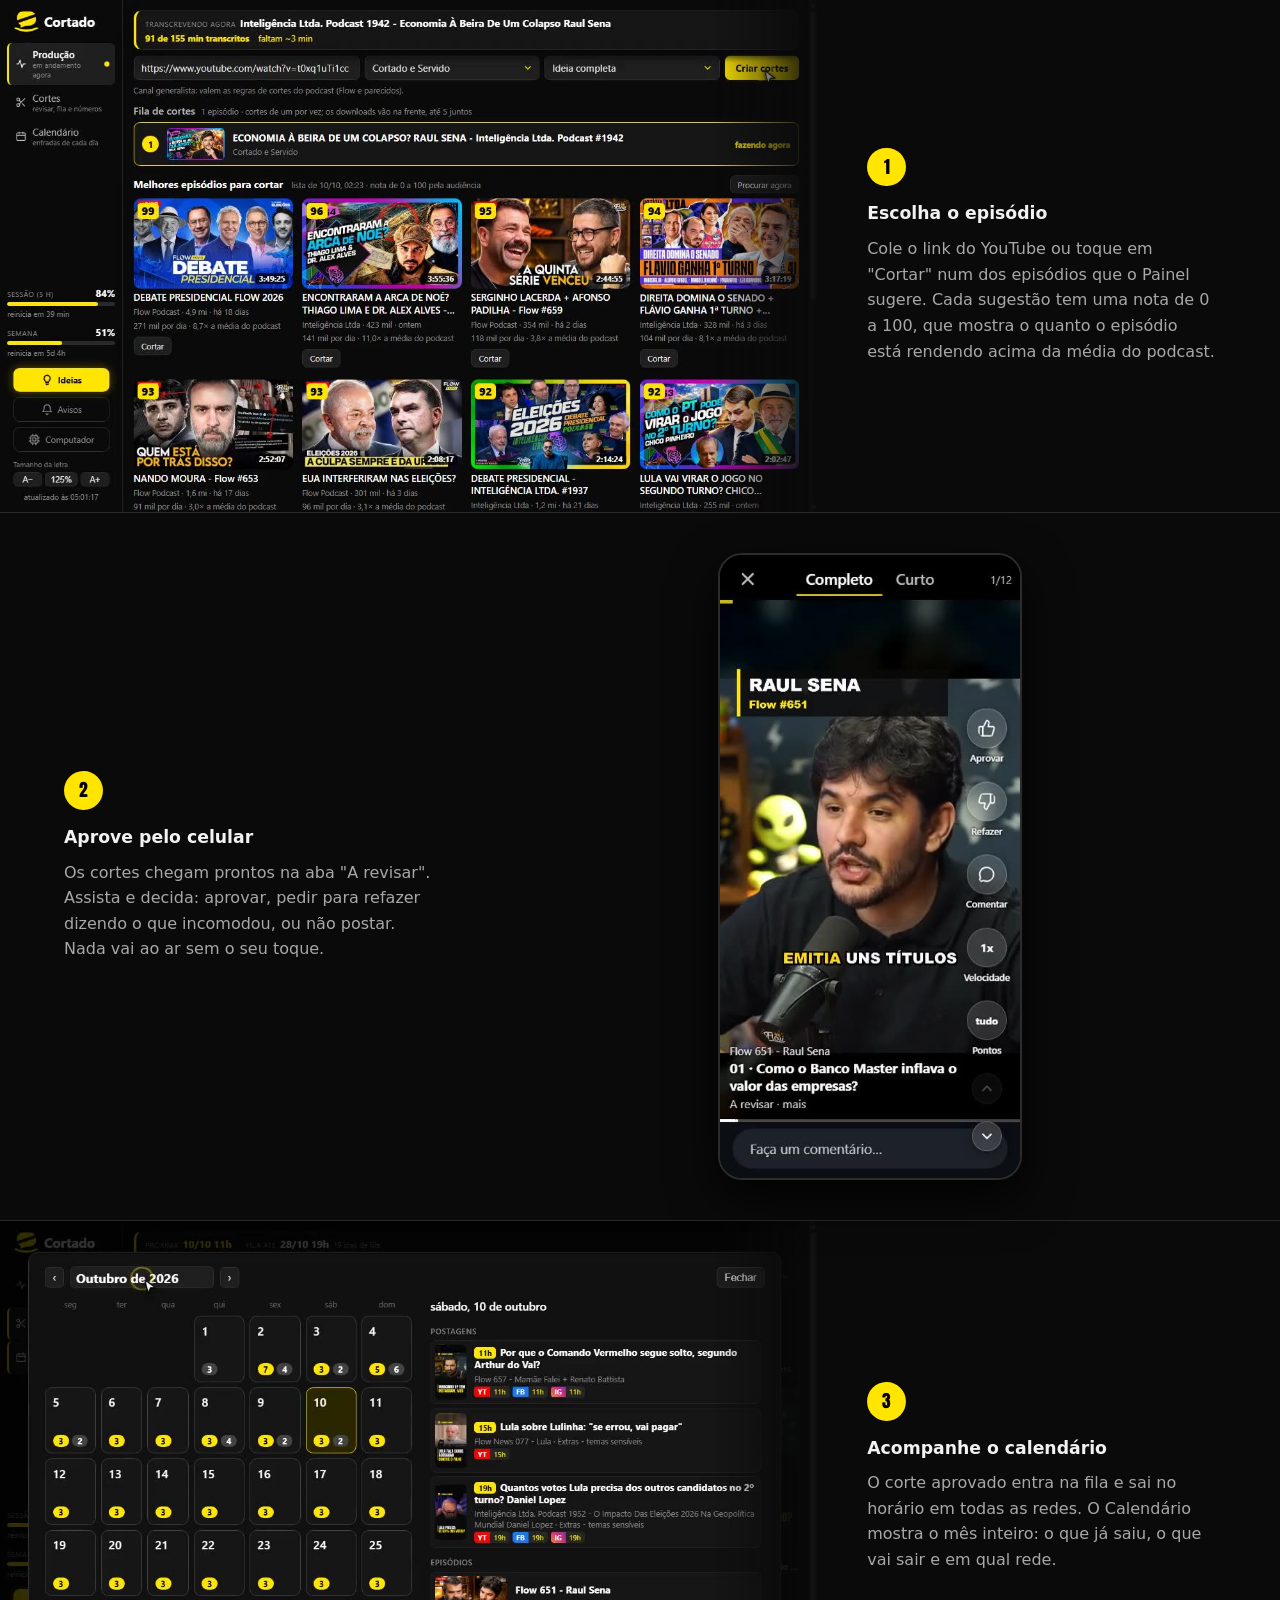
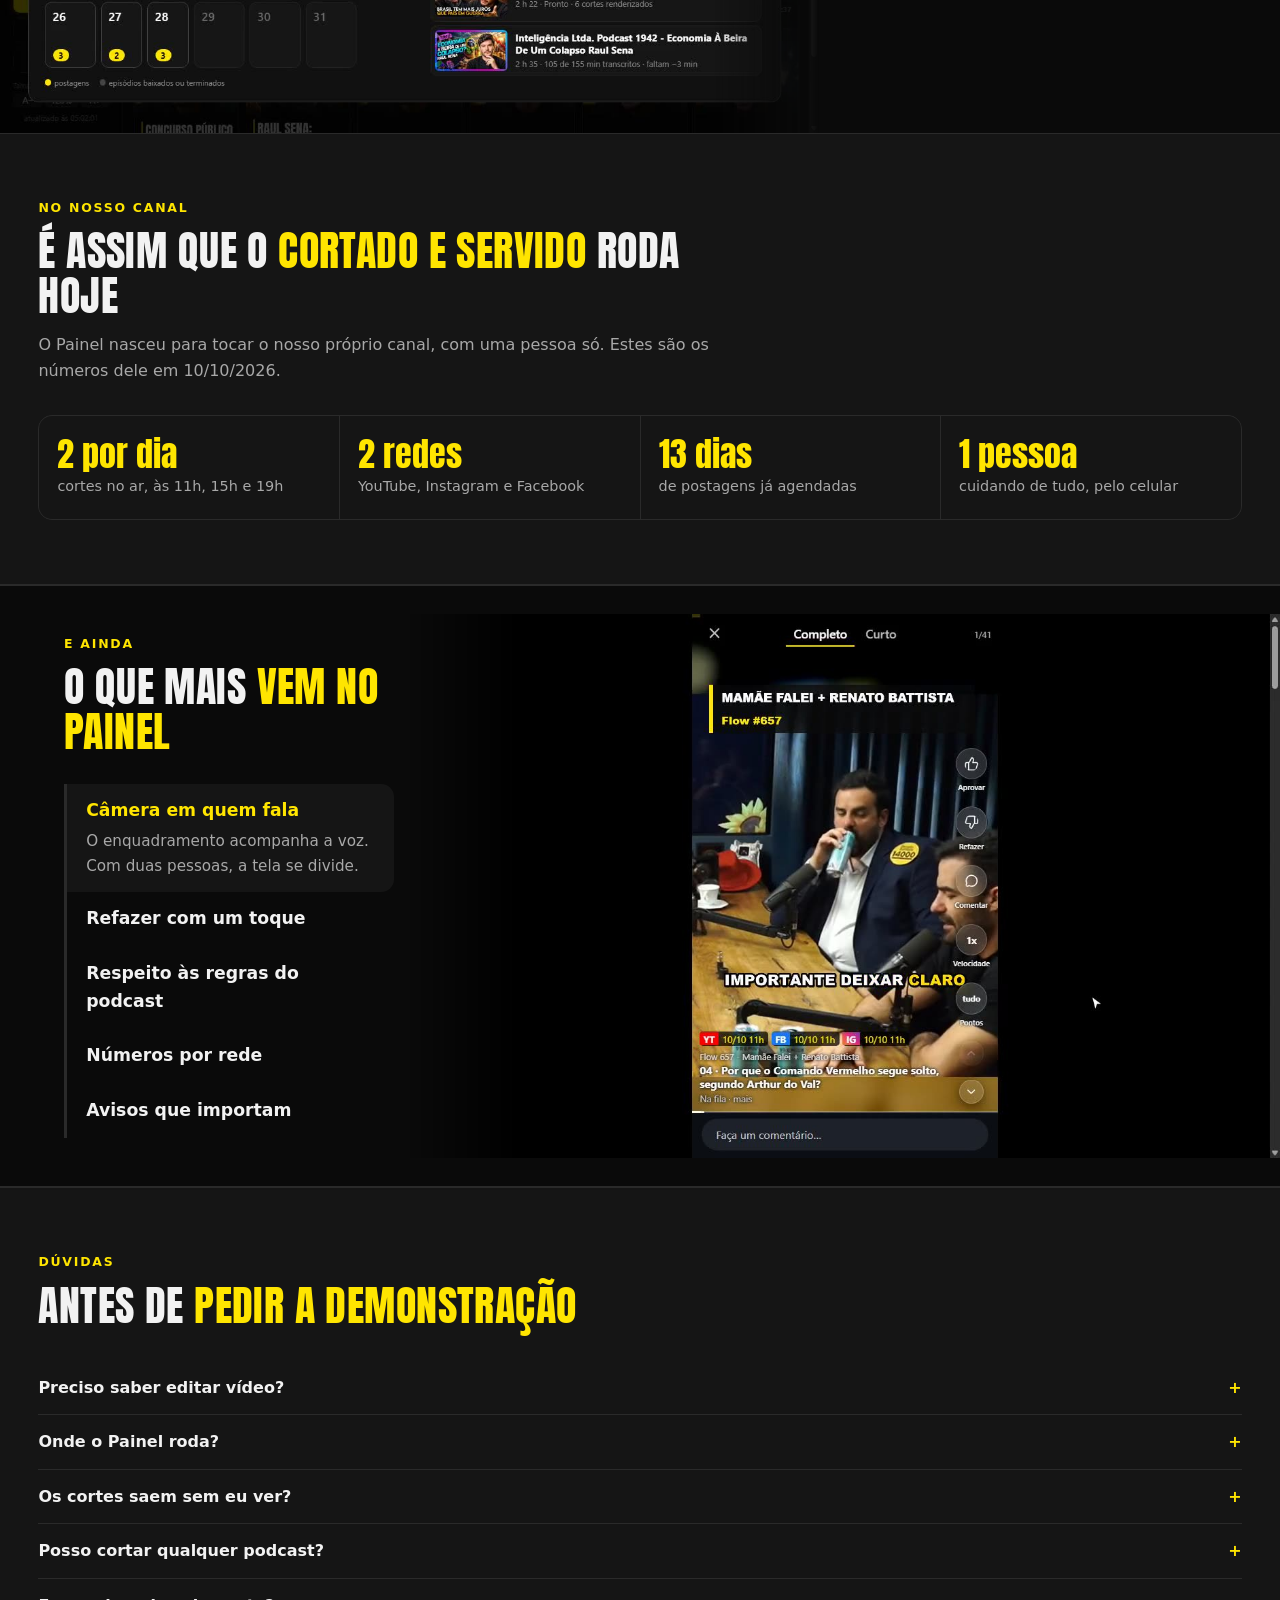
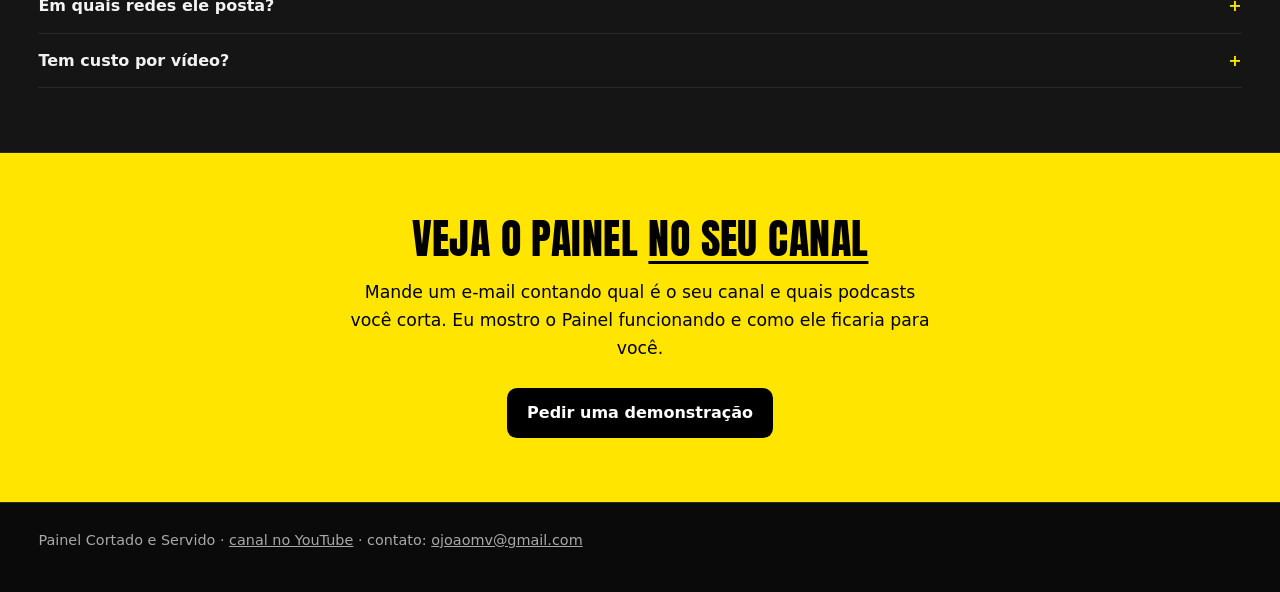
==== commit 874bb224: "Site: og:title sem travessão Revisão pediu troca do travessão por dois-pontos nos og:title, pela reg" ====
--- a/vendas.html
+++ b/vendas.html
@@ -1,6 +1,6 @@
 <!doctype html><html lang="pt-BR"><head><meta charset="utf-8"><meta name="viewport" content="width=device-width,initial-scale=1">
 <title>Painel Cortado e Servido — seu canal de cortes postando todo dia</title>
-<meta name="description" content="O sistema que transforma um link de podcast em cortes prontos e agendados no YouTube, Instagram e Facebook. Você só aprova pelo celular."><meta property="og:type" content="website"><meta property="og:url" content="https://joaoppk2.github.io/cortado-site/vendas.html"><meta property="og:title" content="Painel Cortado e Servido — seu canal de cortes postando todo dia"><meta property="og:description" content="O sistema que transforma um link de podcast em cortes prontos e agendados no YouTube, Instagram e Facebook. Você só aprova pelo celular."><meta property="og:image" content="https://joaoppk2.github.io/cortado-site/icon-512.png"><meta name="twitter:card" content="summary">
+<meta name="description" content="O sistema que transforma um link de podcast em cortes prontos e agendados no YouTube, Instagram e Facebook. Você só aprova pelo celular."><meta property="og:type" content="website"><meta property="og:url" content="https://joaoppk2.github.io/cortado-site/vendas.html"><meta property="og:title" content="Painel Cortado e Servido: seu canal de cortes postando todo dia"><meta property="og:description" content="O sistema que transforma um link de podcast em cortes prontos e agendados no YouTube, Instagram e Facebook. Você só aprova pelo celular."><meta property="og:image" content="https://joaoppk2.github.io/cortado-site/icon-512.png"><meta name="twitter:card" content="summary">
 <link rel="icon" href="favicon.ico" sizes="any"><link rel="icon" type="image/png" sizes="32x32" href="favicon-32.png"><link rel="apple-touch-icon" href="apple-touch-icon.png">
 <link rel="preconnect" href="https://fonts.googleapis.com"><link rel="preconnect" href="https://fonts.gstatic.com" crossorigin>
 <link href="https://fonts.googleapis.com/css2?family=Anton&display=swap" rel="stylesheet"><link rel="stylesheet" href="painel.css?v=5"></head><body>
